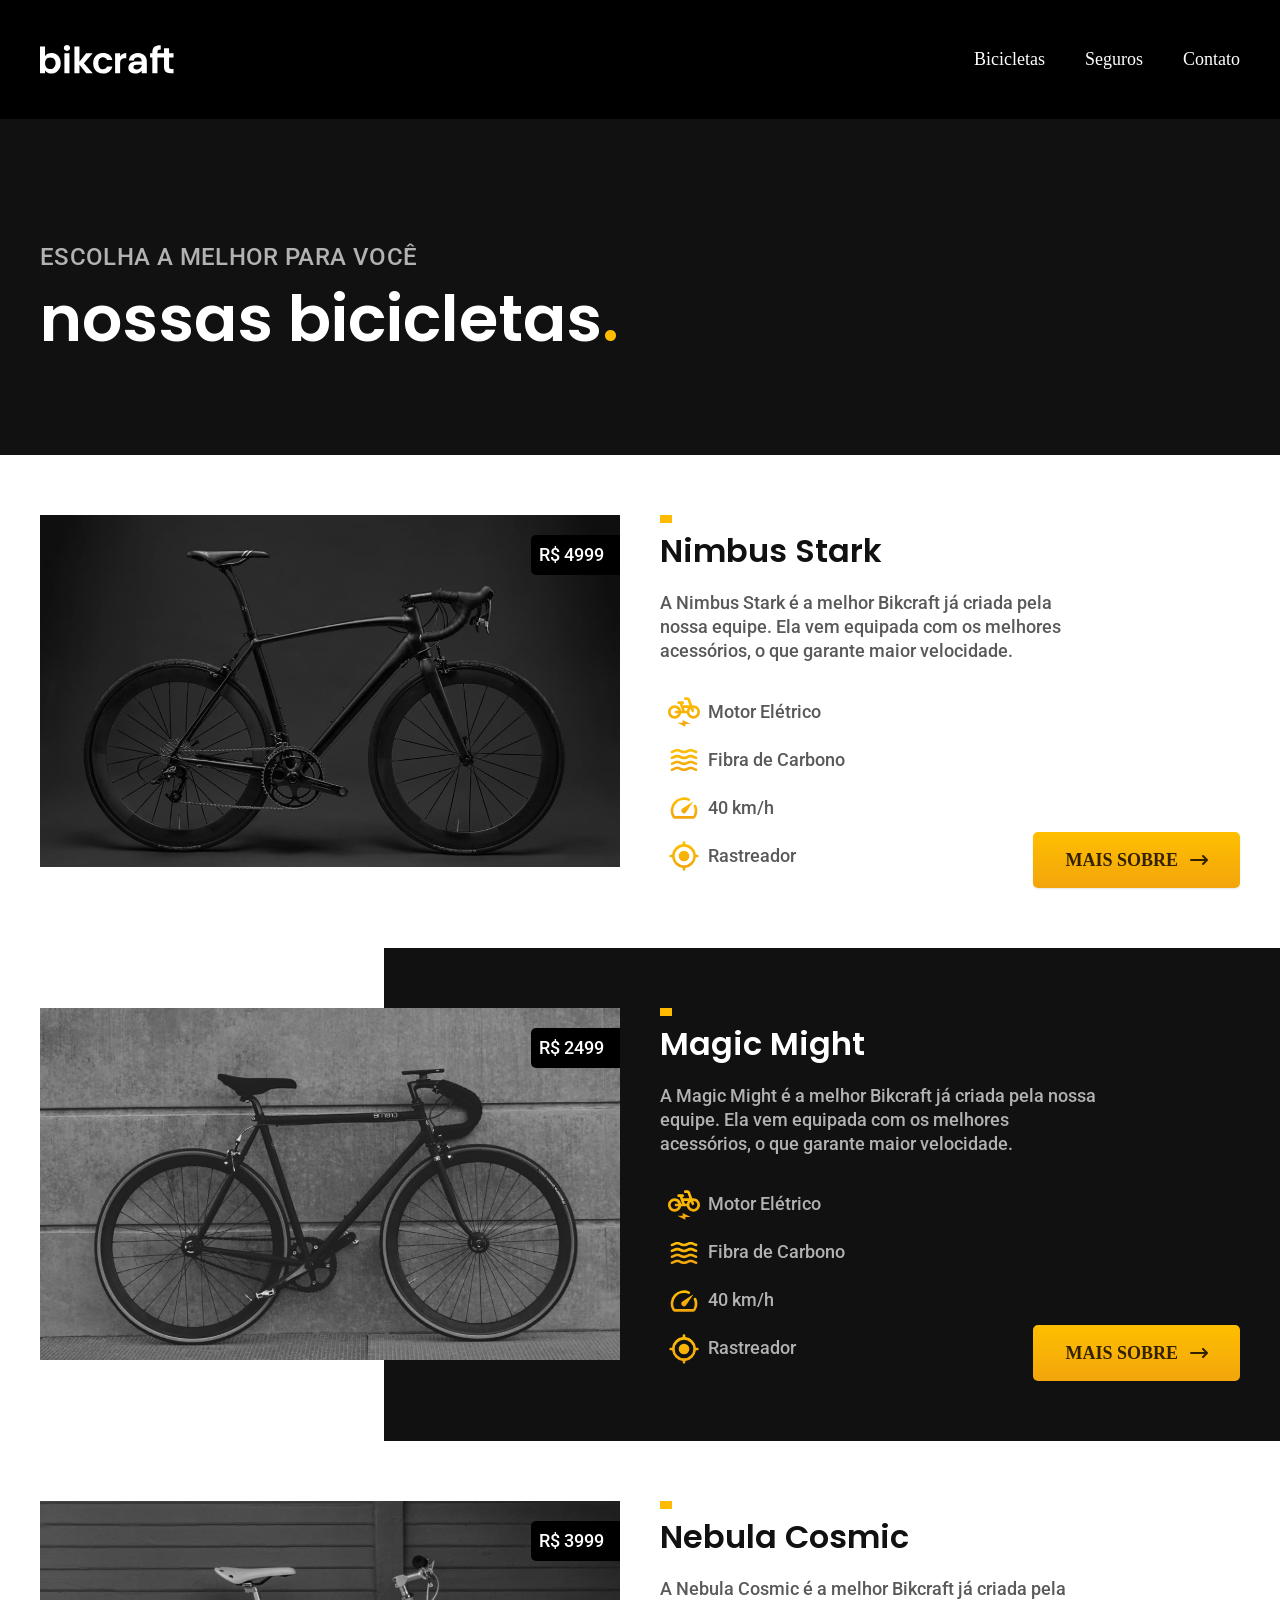
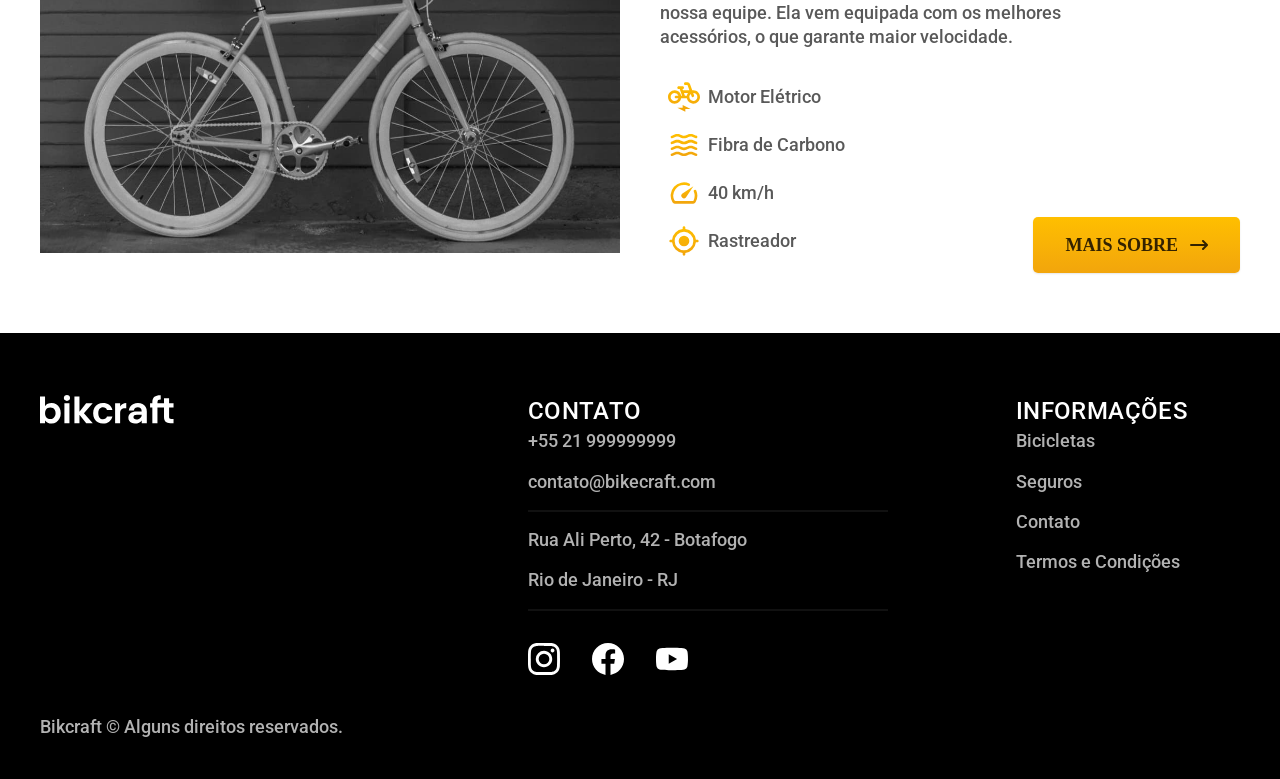
==== bicicletas.html @ 987d2e3b "Bicicletas-paginas" ====
<!DOCTYPE html>
<html lang="pt-br">
<head>
  <meta charset="UTF-8">
  <meta name="viewport" content="width=device-width, initial-scale=1.0">
<link rel="shortcut icon" href="img/favicon.svg" type="favicon/favicon-svg">
<link rel="stylesheet" href="CSS/style.css">
<link rel="preconnect" href="https://fonts.googleapis.com">
<link rel="preconnect" href="https://fonts.gstatic.com" crossorigin>
<link href="https://fonts.googleapis.com/css2?family=Poppins:ital,wght@0,100;0,200;0,300;0,400;0,500;0,600;0,700;0,800;0,900;1,100;1,200;1,300;1,400;1,500;1,600;1,700;1,800;1,900&family=Roboto:ital,wght@0,100..900;1,100..900&display=swap" rel="stylesheet">
  <title>Bicicletas | Bikecraft</title>
</head>
<body id="bicicletas">
  <header class="header-bg">
    <div class="header container">
      <a href="./"><img src="img/bikcraft.svg" alt="Bicicletas-eletricas-pretas"></a>
      <ul class="header-menu font-1-l">
        <li><a href="./bicicletas">Bicicletas</a></li>
        <li><a href="./seguros">Seguros</a></li>
        <li><a href="./contato">Contato</a></li>
      </ul>
    </div>
  </header>

<main>
  <div class="termo-bg">
    <div class="titulo container">
      <p class="font-2-l-b cor-5">Escolha a melhor para você</p>
      <h1 class="font-1-xxl cor-0">nossas bicicletas<span class="cor-p1">.</span></h1>
    </div>
  </div>
  <div class="bicicletas-bg">
    <div class="bicicletas-pg container">
      <div class="bicicletas-imagem">
        <img src="./img/bicicletas/nimbus.jpg" alt="bicicleta-nimbus-preto">
        <span class="font-2-m cor-0">R$ 4999</span>
      </div>

      <div class="bicicletas-conteudo">
        <h2 class="font-1-xl">Nimbus Stark</h2>
        <p class="font-2-m cor-8">A Nimbus Stark é a melhor Bikcraft já criada pela nossa equipe. Ela vem equipada com os melhores acessórios, o que garante maior velocidade. </p>
        <ul class=" bicicletas-vantagens font-2-m cor-8">
          <li><img src="img/icones/eletrica.svg" alt="">Motor Elétrico</li>
          <li><img src="img/icones/carbono.svg" alt="">Fibra de Carbono</li>
          <li><img src="img/icones/velocidade.svg" alt="">40 km/h</li>
          <li><img src="img/icones/rastreador.svg" alt="">Rastreador</li>
        </ul>
        <a class="botao seta" href="./bicicletas/nimbus.html">mais sobre</a>
      </div>

    </div>
  </div>
  <div class="bicicletas-bg">
    <div class="bicicletas-pg container">
      <div class="bicicletas-imagem">
        <img src="./img/bicicletas/magic.jpg" alt="bicicleta-nimbus-preto">
        <span class="font-2-m cor-0">R$ 2499</span>
      </div>

      <div class="bicicletas-conteudo">
        <h2 class="font-1-xl">Magic Might</h2>
        <p class="font-2-m cor-8">A Magic Might é a melhor Bikcraft já criada pela nossa equipe. Ela vem equipada com os melhores acessórios, o que garante maior velocidade. </p>
        <ul class=" bicicletas-vantagens font-2-m cor-8">
          <li><img src="img/icones/eletrica.svg" alt="">Motor Elétrico</li>
          <li><img src="img/icones/carbono.svg" alt="">Fibra de Carbono</li>
          <li><img src="img/icones/velocidade.svg" alt="">40 km/h</li>
          <li><img src="img/icones/rastreador.svg" alt="">Rastreador</li>
        </ul>
        <a class="botao seta" href="./bicicletas/magic-might.html">mais sobre</a>
      </div>

    </div>
  </div>
  <div class="bicicletas-bg">
    <div class="bicicletas-pg container">
      <div class="bicicletas-imagem">
        <img src="./img/bicicletas/nebula.jpg" alt="bicicleta-nimbus-preto">
        <span class="font-2-m cor-0">R$ 3999</span>
      </div>

      <div class="bicicletas-conteudo">
        <h2 class="font-1-xl">Nebula Cosmic</h2>
        <p class="font-2-m cor-8"> A Nebula Cosmic é a melhor Bikcraft já criada pela nossa equipe. Ela vem equipada com os melhores acessórios, o que garante maior velocidade. </p>
        <ul class=" bicicletas-vantagens font-2-m cor-8">
          <li><img src="img/icones/eletrica.svg" alt="">Motor Elétrico</li>
          <li><img src="img/icones/carbono.svg" alt="">Fibra de Carbono</li>
          <li><img src="img/icones/velocidade.svg" alt="">40 km/h</li>
          <li><img src="img/icones/rastreador.svg" alt="">Rastreador</li>
        </ul>
        <a class="botao seta" href="./bicicletas/nebula.html">mais sobre</a>
      </div>

    </div>
  </div>

</main>

  <footer class="footer-bg">
    <div class="footer-conteudo container">
      <div class="footer-img"> <a href="./"><img src="img/bikcraft.svg" alt="bikecraft"></a></div>
      <div class="footer-contato">
        <h3 class="font-2-l-b cor-0">Contato</h3>
        <ul class=" footer-contato font-2-m cor-5">
          <li><a href="tel:+5521999999999">+55 21 999999999</a></li>
          <li><a href="mailto:contato@bikecraft.com">contato@bikecraft.com</a></li>
          <li>Rua Ali Perto, 42 - Botafogo</li>
          <li>Rio de Janeiro - RJ</li>
        </ul>
        <div class="footer-redes">
          <a href="#"><img src="img/redes/instagram.svg" alt="instagram"></a>
          <a href="#"><img src="img/redes/facebook.svg" alt="facebook"></a>
          <a href="#"><img src="img/redes/youtube.svg" alt="youtube"></a>
        </div>
      </div>
      <div class="informacao">
        <h3 class="font-2-l-b cor-0">informações</h3>
        <nav>
          <ul class="font-2-m cor-5">
            <li><a href="./bicicletas.html">Bicicletas</a></li>
            <li><a href="./seguros.html">Seguros</a></li>
            <li><a href="./contato.html">Contato</a></li>
            <li><a href="./termos.html">Termos e Condições</a></li>
          </ul>
        </nav>
      </div>
      <p class=" font-2-m cor-5">Bikcraft © Alguns direitos reservados.</p>
    </div>
  </footer>
---- CSS/style.css ----
@import url("global/global.css");
@import url('./global/tipografia.css');
@import url('global/componentes.css');
@import url('global/cores.css');

@import url("global/header.css");
@import url('global/introducao.css');
@import url('./bicicletas.css');
@import url('./tecnologia.css');
@import url('parceiros.css');
@import url('depoimento.css');
@import url('seguros.css');
@import url('global/footer.css');
@import url('termos/termos.css');
@import url('Bicicletas/bicicletas.css');
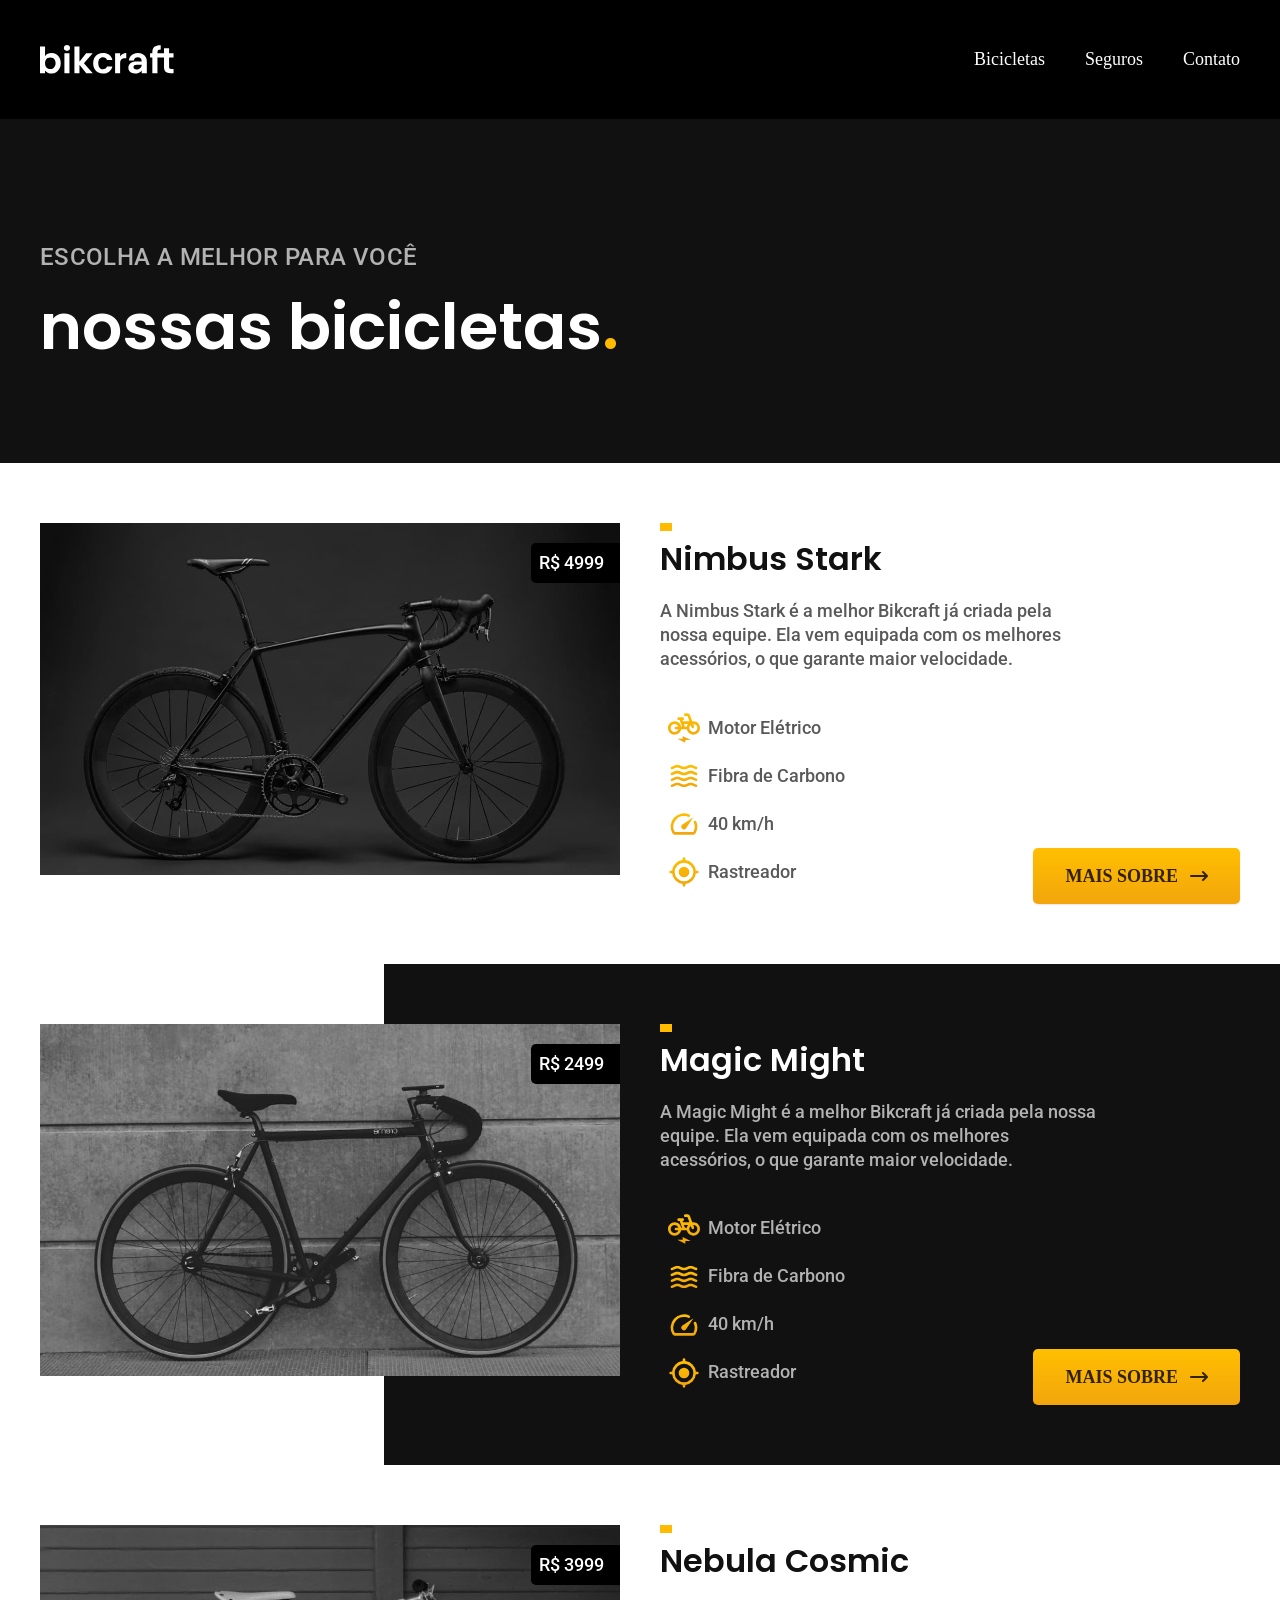
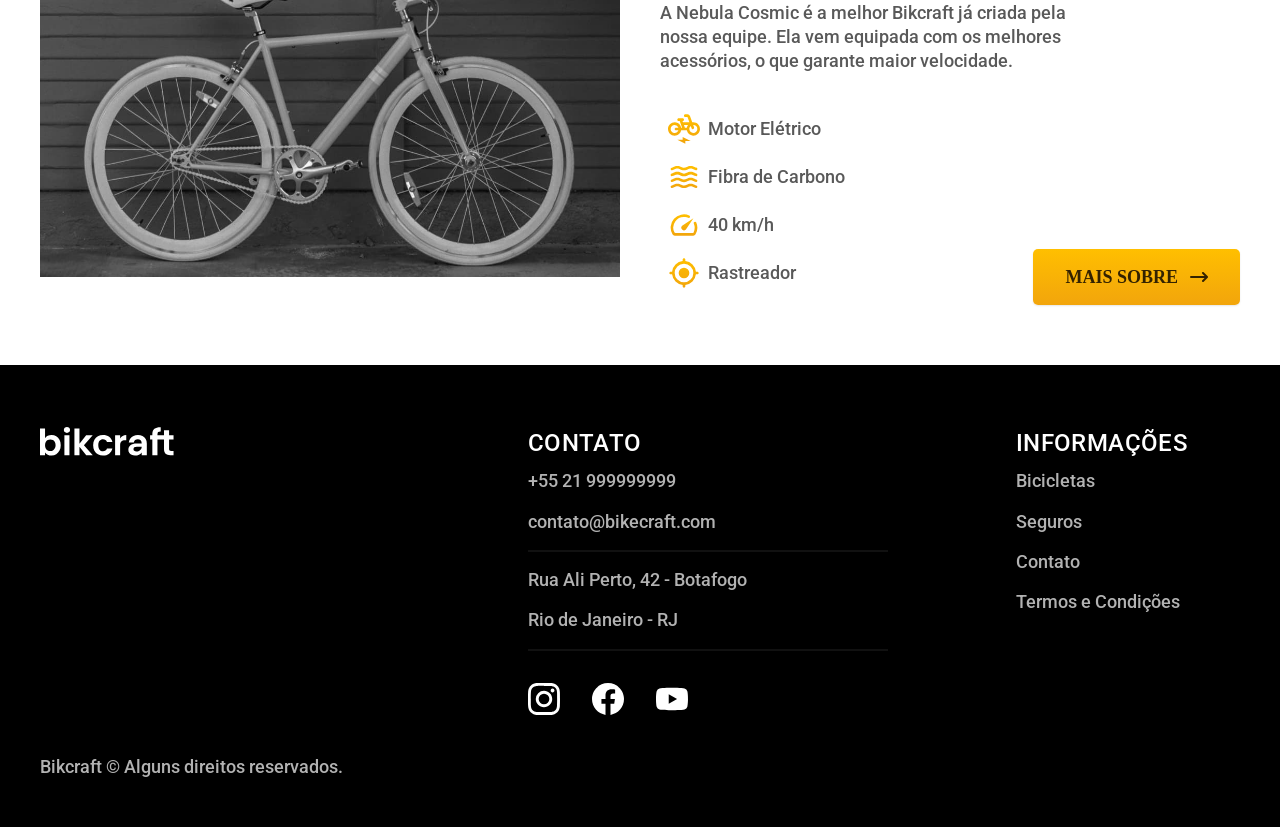
==== commit b3a1e43d: "Seguros-pg-final" ====
--- a/bicicletas.html
+++ b/bicicletas.html
@@ -15,9 +15,9 @@
     <div class="header container">
       <a href="./"><img src="img/bikcraft.svg" alt="Bicicletas-eletricas-pretas"></a>
       <ul class="header-menu font-1-l">
-        <li><a href="./bicicletas">Bicicletas</a></li>
-        <li><a href="./seguros">Seguros</a></li>
-        <li><a href="./contato">Contato</a></li>
+        <li><a href="./bicicletas.html">Bicicletas</a></li>
+        <li><a href="./seguros.html">Seguros</a></li>
+        <li><a href="./contato.html">Contato</a></li>
       </ul>
     </div>
   </header>
--- a/CSS/style.css
+++ b/CSS/style.css
@@ -12,4 +12,6 @@
 @import url('seguros.css');
 @import url('global/footer.css');
 @import url('termos/termos.css');
-@import url('Bicicletas/bicicletas.css');+@import url('Bicicletas/bicicletas.css');
+@import url('seguros/seguros-pg.css');
+@import url('seguros/perguntas.css');
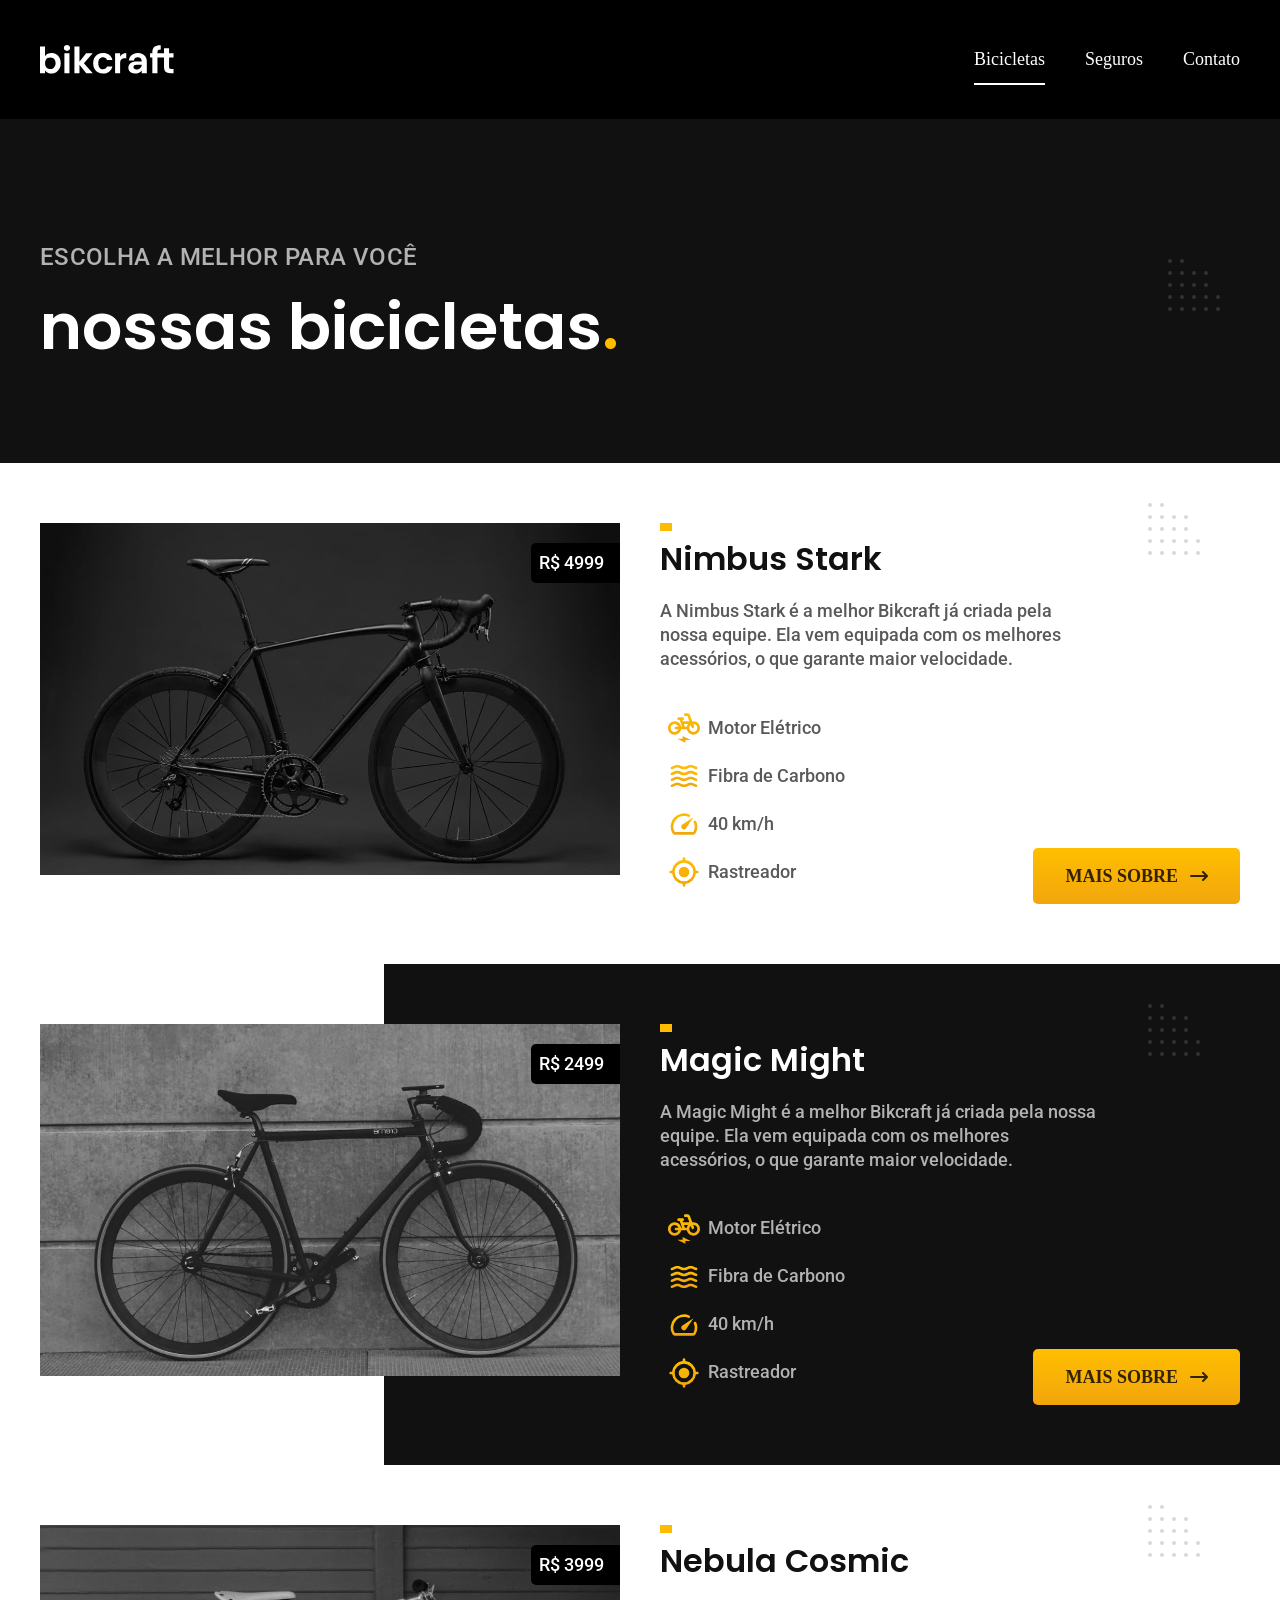
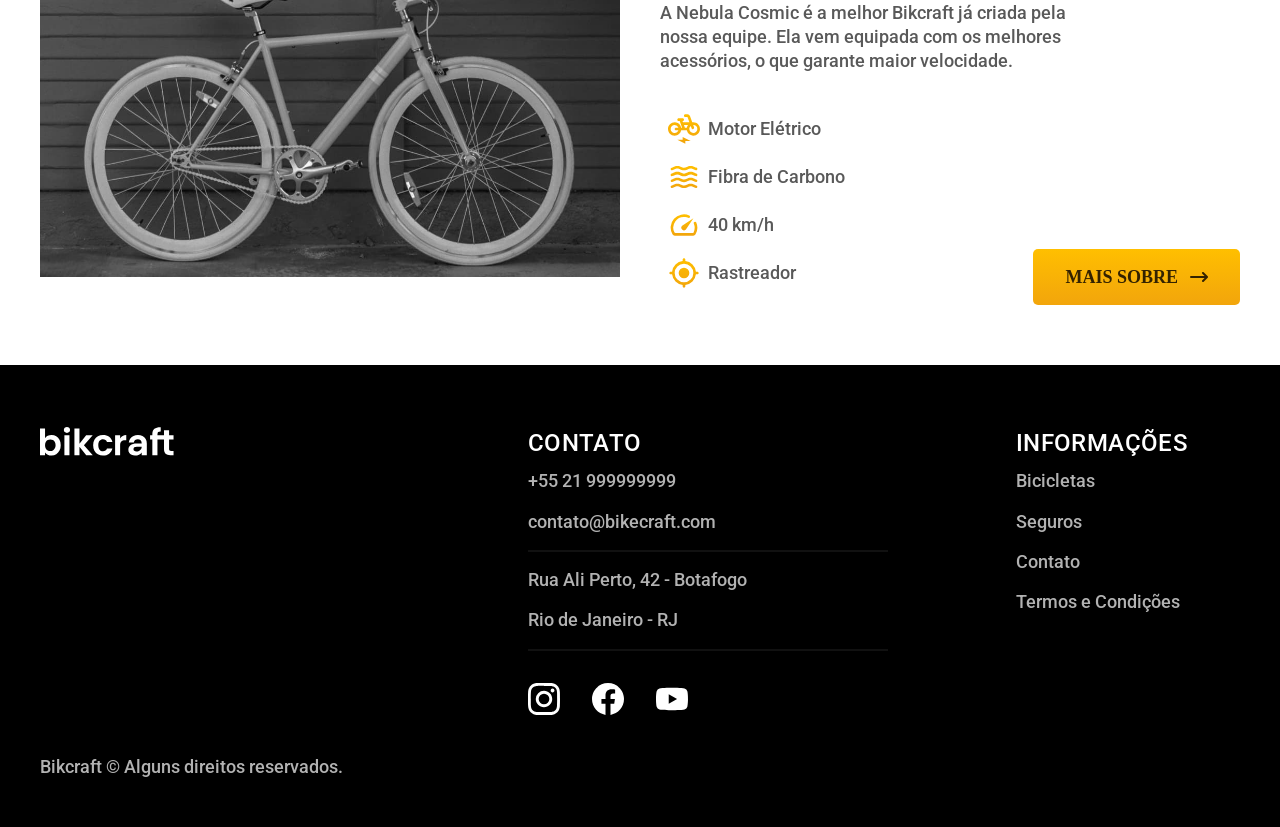
==== commit 9ab44619: "otimizado para producao" ====
--- a/bicicletas.html
+++ b/bicicletas.html
@@ -1,15 +1,19 @@
 <!DOCTYPE html>
 <html lang="pt-br">
+
 <head>
   <meta charset="UTF-8">
   <meta name="viewport" content="width=device-width, initial-scale=1.0">
-<link rel="shortcut icon" href="img/favicon.svg" type="favicon/favicon-svg">
-<link rel="stylesheet" href="CSS/style.css">
-<link rel="preconnect" href="https://fonts.googleapis.com">
-<link rel="preconnect" href="https://fonts.gstatic.com" crossorigin>
-<link href="https://fonts.googleapis.com/css2?family=Poppins:ital,wght@0,100;0,200;0,300;0,400;0,500;0,600;0,700;0,800;0,900;1,100;1,200;1,300;1,400;1,500;1,600;1,700;1,800;1,900&family=Roboto:ital,wght@0,100..900;1,100..900&display=swap" rel="stylesheet">
+
+  <link rel="icon" href="img/favicon.svg" type="image/svg+xml">
+  <link rel="stylesheet" href="CSS/style.min.css">
+  <link rel="preconnect" href="https://fonts.googleapis.com">
+  <link rel="preconnect" href="https://fonts.gstatic.com" crossorigin>
+  <link href="https://fonts.googleapis.com/css2?family=Poppins:ital,wght@0,100;0,200;0,300;0,400;0,500;0,600;0,700;0,800;0,900;1,100;1,200;1,300;1,400;1,500;1,600;1,700;1,800;1,900&family=Roboto:ital,wght@0,100..900;1,100..900&display=swap" rel="stylesheet">
   <title>Bicicletas | Bikecraft</title>
+  <script>document.documentElement.classList.add("js"); </script>
 </head>
+
 <body id="bicicletas">
   <header class="header-bg">
     <div class="header container">
@@ -22,78 +26,78 @@
     </div>
   </header>
 
-<main>
-  <div class="termo-bg">
-    <div class="titulo container">
-      <p class="font-2-l-b cor-5">Escolha a melhor para você</p>
-      <h1 class="font-1-xxl cor-0">nossas bicicletas<span class="cor-p1">.</span></h1>
+  <main>
+    <div class="termo-bg">
+      <div class="titulo container">
+        <p class="font-2-l-b cor-5">Escolha a melhor para você</p>
+        <h1 class="font-1-xxl cor-0">nossas bicicletas<span class="cor-p1">.</span></h1>
+      </div>
     </div>
-  </div>
-  <div class="bicicletas-bg">
-    <div class="bicicletas-pg container">
-      <div class="bicicletas-imagem">
-        <img src="./img/bicicletas/nimbus.jpg" alt="bicicleta-nimbus-preto">
-        <span class="font-2-m cor-0">R$ 4999</span>
+    <div class="bicicletas-bg">
+      <div class="bicicletas-pg container">
+        <div class="bicicletas-imagem">
+          <img src="./img/bicicletas/nimbus.jpg" alt="bicicleta-nimbus-preto">
+          <span class="font-2-m cor-0">R$ 4999</span>
+        </div>
+
+        <div class="bicicletas-conteudo">
+          <h2 class="font-1-xl">Nimbus Stark</h2>
+          <p class="font-2-m cor-8">A Nimbus Stark é a melhor Bikcraft já criada pela nossa equipe. Ela vem equipada com os melhores acessórios, o que garante maior velocidade. </p>
+          <ul class=" bicicletas-vantagens font-2-m cor-8">
+            <li><img src="img/icones/eletrica.svg" alt="">Motor Elétrico</li>
+            <li><img src="img/icones/carbono.svg" alt="">Fibra de Carbono</li>
+            <li><img src="img/icones/velocidade.svg" alt="">40 km/h</li>
+            <li><img src="img/icones/rastreador.svg" alt="">Rastreador</li>
+          </ul>
+          <a class="botao seta" href="./bicicletas/nimbus.html">mais sobre</a>
+        </div>
+
       </div>
+    </div>
+    <div class="bicicletas-bg">
+      <div class="bicicletas-pg container">
+        <div class="bicicletas-imagem">
+          <img src="./img/bicicletas/magic.jpg" alt="bicicleta-nimbus-preto">
+          <span class="font-2-m cor-0">R$ 2499</span>
+        </div>
 
-      <div class="bicicletas-conteudo">
-        <h2 class="font-1-xl">Nimbus Stark</h2>
-        <p class="font-2-m cor-8">A Nimbus Stark é a melhor Bikcraft já criada pela nossa equipe. Ela vem equipada com os melhores acessórios, o que garante maior velocidade. </p>
-        <ul class=" bicicletas-vantagens font-2-m cor-8">
-          <li><img src="img/icones/eletrica.svg" alt="">Motor Elétrico</li>
-          <li><img src="img/icones/carbono.svg" alt="">Fibra de Carbono</li>
-          <li><img src="img/icones/velocidade.svg" alt="">40 km/h</li>
-          <li><img src="img/icones/rastreador.svg" alt="">Rastreador</li>
-        </ul>
-        <a class="botao seta" href="./bicicletas/nimbus.html">mais sobre</a>
+        <div class="bicicletas-conteudo">
+          <h2 class="font-1-xl">Magic Might</h2>
+          <p class="font-2-m cor-8">A Magic Might é a melhor Bikcraft já criada pela nossa equipe. Ela vem equipada com os melhores acessórios, o que garante maior velocidade. </p>
+          <ul class=" bicicletas-vantagens font-2-m cor-8">
+            <li><img src="img/icones/eletrica.svg" alt="">Motor Elétrico</li>
+            <li><img src="img/icones/carbono.svg" alt="">Fibra de Carbono</li>
+            <li><img src="img/icones/velocidade.svg" alt="">40 km/h</li>
+            <li><img src="img/icones/rastreador.svg" alt="">Rastreador</li>
+          </ul>
+          <a class="botao seta" href="./bicicletas/magic.html">mais sobre</a>
+        </div>
+
       </div>
+    </div>
+    <div class="bicicletas-bg">
+      <div class="bicicletas-pg container">
+        <div class="bicicletas-imagem">
+          <img src="./img/bicicletas/nebula.jpg" alt="bicicleta-nimbus-preto">
+          <span class="font-2-m cor-0">R$ 3999</span>
+        </div>
 
+        <div class="bicicletas-conteudo">
+          <h2 class="font-1-xl">Nebula Cosmic</h2>
+          <p class="font-2-m cor-8"> A Nebula Cosmic é a melhor Bikcraft já criada pela nossa equipe. Ela vem equipada com os melhores acessórios, o que garante maior velocidade. </p>
+          <ul class=" bicicletas-vantagens font-2-m cor-8">
+            <li><img src="img/icones/eletrica.svg" alt="">Motor Elétrico</li>
+            <li><img src="img/icones/carbono.svg" alt="">Fibra de Carbono</li>
+            <li><img src="img/icones/velocidade.svg" alt="">40 km/h</li>
+            <li><img src="img/icones/rastreador.svg" alt="">Rastreador</li>
+          </ul>
+          <a class="botao seta" href="./bicicletas/nebula.html">mais sobre</a>
+        </div>
+
+      </div>
     </div>
-  </div>
-  <div class="bicicletas-bg">
-    <div class="bicicletas-pg container">
-      <div class="bicicletas-imagem">
-        <img src="./img/bicicletas/magic.jpg" alt="bicicleta-nimbus-preto">
-        <span class="font-2-m cor-0">R$ 2499</span>
-      </div>
 
-      <div class="bicicletas-conteudo">
-        <h2 class="font-1-xl">Magic Might</h2>
-        <p class="font-2-m cor-8">A Magic Might é a melhor Bikcraft já criada pela nossa equipe. Ela vem equipada com os melhores acessórios, o que garante maior velocidade. </p>
-        <ul class=" bicicletas-vantagens font-2-m cor-8">
-          <li><img src="img/icones/eletrica.svg" alt="">Motor Elétrico</li>
-          <li><img src="img/icones/carbono.svg" alt="">Fibra de Carbono</li>
-          <li><img src="img/icones/velocidade.svg" alt="">40 km/h</li>
-          <li><img src="img/icones/rastreador.svg" alt="">Rastreador</li>
-        </ul>
-        <a class="botao seta" href="./bicicletas/magic-might.html">mais sobre</a>
-      </div>
-
-    </div>
-  </div>
-  <div class="bicicletas-bg">
-    <div class="bicicletas-pg container">
-      <div class="bicicletas-imagem">
-        <img src="./img/bicicletas/nebula.jpg" alt="bicicleta-nimbus-preto">
-        <span class="font-2-m cor-0">R$ 3999</span>
-      </div>
-
-      <div class="bicicletas-conteudo">
-        <h2 class="font-1-xl">Nebula Cosmic</h2>
-        <p class="font-2-m cor-8"> A Nebula Cosmic é a melhor Bikcraft já criada pela nossa equipe. Ela vem equipada com os melhores acessórios, o que garante maior velocidade. </p>
-        <ul class=" bicicletas-vantagens font-2-m cor-8">
-          <li><img src="img/icones/eletrica.svg" alt="">Motor Elétrico</li>
-          <li><img src="img/icones/carbono.svg" alt="">Fibra de Carbono</li>
-          <li><img src="img/icones/velocidade.svg" alt="">40 km/h</li>
-          <li><img src="img/icones/rastreador.svg" alt="">Rastreador</li>
-        </ul>
-        <a class="botao seta" href="./bicicletas/nebula.html">mais sobre</a>
-      </div>
-
-    </div>
-  </div>
-
-</main>
+  </main>
 
   <footer class="footer-bg">
     <div class="footer-conteudo container">
@@ -107,9 +111,9 @@
           <li>Rio de Janeiro - RJ</li>
         </ul>
         <div class="footer-redes">
-          <a href="#"><img src="img/redes/instagram.svg" alt="instagram"></a>
-          <a href="#"><img src="img/redes/facebook.svg" alt="facebook"></a>
-          <a href="#"><img src="img/redes/youtube.svg" alt="youtube"></a>
+          <a class="insta" href="https://www.instagram.com/_hozin/" target="_blank"><img src="img/redes/instagram.svg" alt="instagram"></a>
+          <a class="face" href="https://www.facebook.com/profile.php?id=100072229151881" target="_blank"><img src="img/redes/facebook.svg" alt="facebook"></a>
+          <a class="you" href="https://www.youtube.com/" target="_blank"><img src="img/redes/youtube.svg" alt="youtube"></a>
         </div>
       </div>
       <div class="informacao">
@@ -125,4 +129,8 @@
       </div>
       <p class=" font-2-m cor-5">Bikcraft © Alguns direitos reservados.</p>
     </div>
-  </footer>+  </footer>
+  <script src="./Js/script.js"></script>
+</body>
+
+</html>
--- a/CSS/style.min.css
+++ b/CSS/style.min.css
@@ -0,0 +1 @@
+body{color:#111;font-family:Arial,Helvetica,sans-serif;margin:0}a,blockquote,dd,h1,h2,h3,h4,li,p{margin:0;padding:0}a{text-decoration:none;color:inherit}ul{margin:0;padding:0;list-style:none}img{display:block;max-width:100%}img[src$=".jpg "]{border-radius:5px}.font-1-xs{font:500 0.75rem/1.35 Poppins,sans-serif}.font-2-xs{font:400 0.875rem/1.43 Roboto,sans-serif}.font-1-s{font:500 1rem/1.5 Poppins,sans-serif}.font-2-s{font:400 1rem/1.5 Roboto,sans-serif}.font-1-m,.font-1-m-b{font:500 1.125rem/1.35 Poppins,sans-serif}.font-1-m-b{font-weight:600}.font-2-m{font:500 1.125rem/1.35 Roboto,sans-serif}.font-1-l{font:500 1.5rem/1.5 Poppins,sans-serif}.font-2-l,.font-2-l-b{font:400 1.5rem/1.5 Roboto,sans-serif}.font-2-l-b{font-weight:500;letter-spacing:.015em;text-transform:uppercase}.font-1-xl{font:600 2rem/1.25 Poppins,sans-serif}.font-2-xl{font:500 2rem/1.25 Roboto,sans-serif}.font-1-xxl{font:600 4rem/1.125 Poppins,sans-serif}@media (max-width:1200px){.font-1-xxl{font-size:3rem}.font-2-l{font-size:1.125rem}.font-2-l-b{font-size:1.125rem}}@media (max-width:800px){.font-1-xxl{font-size:2rem}.font-1-xl,.font-2-xl{font-size:1.5rem}}.container{max-width:1200px;margin:0 auto;gap:40px;padding-top:60px;padding-bottom:40px;margin-left:auto;margin-right:auto;box-sizing:border-box}@media (max-width:800px){.container{margin-right:20px;margin-left:20px}}.botao{text-transform:uppercase;display:inline-block;font-family:popins;font-weight:600;font-size:18px;line-height:24px;color:#320;background:linear-gradient(#ffbf00,#f2a50c);padding:16px 32px;border-radius:5px;box-shadow:0 1px 2px rgba(0,0,0,.1);max-width:max-content}.botao:hover{background:linear-gradient(#ffb60d,#e59317)}.botao.secundario{background:var(--cor-10);color:var(--cor-2)}.botao.secundario:hover{background:var(--cor-9)}@media (max-width:600px){.botao{padding:12px 16px;font-size:16px}}.link{display:inline-block;color:var(--cor-p1);font:500 1.5rem/1.5 Poppins,sans-serif;text-transform:uppercase}.link::after{content:'';display:block;width:100%;height:4px;background-color:currentColor}.link:hover{color:var(--cor-0)}.botao.seta{display:flex;align-items:center}.botao.seta::after{content:'';display:inline-block;width:18px;height:10px;margin-left:12px;background:url('../img/icones/seta.svg');transition:transform .2seg}.botao.seta:hover::after{transform:translateX(4px)}.titulo{background:url('../img/dec/top-right.svg') no-repeat top 80px right 20px}.termo-bg{background-color:var(--cor-11);padding-bottom:60px;padding-top:60px}.titulo p{margin-bottom:8px}@media (max-width:800px){.termo-bg{padding-bottom:40px;padding-top:40px}.titulo p{font-size:1rem;text-transform:lowercase;font-weight:400}}:root{--cor-0:#ffffff;--cor-1:#f7f7f7;--cor-2:#ededed;--cor-3:#dedede;--cor-4:#cccccc;--cor-5:#b2b2b2;--cor-6:#9c9c9c;--cor-7:#717171;--cor-8:#595959;--cor-9:#404040;--cor-10:#2e2e2e;--cor-11:#111111;--cor-12:#000000;--cor-p1:#ffbb00;--cor-p2:#e4a30b;--cor-p3:#a66f00;--cor-p4:#664400;--cor-p5:#332200}.cor-0{color:var(--cor-0)}.cor-1{color:var(--cor-1)}.cor-2{color:var(--cor-2)}.cor-3{color:var(--cor-3)}.cor-4{color:var(--cor-4)}.cor-5{color:var(--cor-5)}.cor-6{color:var(--cor-6)}.cor-7{color:var(--cor-7)}.cor-8{color:var(--cor-8)}.cor-9{color:var(--cor-9)}.cor-10{color:var(--cor-9)}.cor-11{color:var(--cor-11)}.cor-12{background-color:var(--cor-12)}.cor-p1{color:var(--cor-p1)}.cor-p2{color:var(--cor-p2)}.cor-p3{color:var(--cor-p3)}.cor-p4{color:var(--cor-p4)}.cor-p5{color:var(--cor-p5)}.header-bg{background-color:#000;color:#fff}.header{align-items:center;align-content:center;display:flex;justify-content:space-between;flex-wrap:wrap;padding-bottom:20px;padding-top:20px}.header-menu{display:flex;flex-wrap:wrap;gap:40px}.header-menu a:after{content:'';display:block;width:0;height:2px;background:var(--cor-0);transition:.3s;position:absolute}.header-menu a.ativo::after,.header-menu a:hover::after{width:100%;transition:width .3s}.header-menu a{font-family:popins;font-weight:400;font-size:1.125rem;line-height:2.6;padding:16px 0;color:var(--cor-0);display:inline-block;position:relative}@media (max-width:800px){.header-menu{gap:20px}.header-menu a::after{display:none}.header-menu a{background-color:var(--cor-11);padding:0 16px;border-radius:5px}}@media (max-width:550px){.header{flex-direction:column;gap:10px}.header-menu{gap:15px}}.introducao-bg{background:var(--cor-12) url('../img/dec/bottom-left.svg') no-repeat bottom 160px left 20px;color:var(--cor-0);box-shadow:inset 0 -120px var(--cor-0)}.introducao{display:grid;grid-template-columns:1fr 1fr}.introducao-conteudo{align-self:flex-end;padding-bottom:200px}.introducao-img{margin-bottom:120px}.introducao img{object-fit:cover;height:100%;border-radius:5px}.introducao-conteudo h1{margin-bottom:32px}.introducao-conteudo h1 span{font-family:popins;color:var(--cor-p1)}.introducao-conteudo p{margin-bottom:20px;max-width:40ch;color:var(--cor-5)}@media (max-width:1200px){.introducao h1{font-size:48px;line-height:54px}.introducao p{font-size:18px}}@media (max-width:700px){.introducao-bg{background-color:var(--cor-11);padding-top:40px;box-shadow:inset 0 -60px var(--cor-0)}.introducao{grid-template-columns:1fr;gap:32px}.introducao-conteudo{padding-bottom:0}.introducao h1{font-size:32px;line-height:40px;margin-bottom:16px}.introducao img{height:300px;width:100%}}.bicicleta-txt span{color:var(--cor-p1)}.bicicletas-lista{display:flex;gap:40px;padding:0 20px 20px 20px;max-width:1400px;margin-left:auto;margin-right:auto;overflow-x:auto}#bicicletas .bicicletas-lista{padding:0 0 20px 0}#bicicletas .bicicletas h2{margin-bottom:40px}.bicicletas-lista li{min-width:280px}.bicicletas img{margin-bottom:16px}.bicletas-lista a{display:block}.bicicletas-lista h3{margin-bottom:8px;display:flex;align-items:center}.bicicletas-lista h3::before{content:'';display:inline-block;background-color:var(--cor-p1);height:8px;width:12px;margin-right:8px;transition:width .3s}.bicicletas-lista li{transition:transform .3s ease-in-out}.bicicletas-lista li:hover{transform:scale(1.05)}.bicicletas-lista a:hover h3::before{width:24px;scale:transition (1.5)}.bicicletas-lista li span{padding-left:20px}@media (max-width:800px){.bicicletas-lista{padding-bottom:60px}.bicicletas-lista ul{gap:20px}}.tec-bg{background-color:var(--cor-11);box-shadow:inset 0 150px var(--cor-0),inset 0 -150px var(--cor-0)}.tecnologia-container{display:grid;grid-template-columns:1fr 1fr;gap:40px}.tecnologia>span{margin-bottom:20px;display:block}.tecnologia h2{margin-bottom:32px}.tecnologia>p{margin-bottom:20px}.tecnologia a{margin-bottom:80px;display:inline-block}.tecnologia{padding-top:160px;padding-bottom:160px}.img-bike img{width:100%;height:100%;object-fit:cover;object-position:left}.tecnologia-elements{display:flex;gap:40px}.tecnologia-elements h3{margin-bottom:8px;width:max-content}.tecnologia-elements img{width:24px;margin-bottom:8px}@media (max-width:800px){.tec-bg{box-shadow:initial}.tecnologia-container{grid-template-columns:1fr}.tecnologia{padding-top:60px;padding-bottom:60px}.img-bike img{display:none}.tecnologia a{margin-bottom:60px}}@media (max-width:600px){.tecnologia-elements{flex-direction:column}}.parceiros{padding-top:60px;padding-bottom:120px}.parceiros h2{margin-bottom:60px}.parceiros ul{padding:0 20px;max-width:1400px;margin:0 auto;display:grid;grid-template-columns:repeat(4,1fr)}.parceiros li{display:flex;padding:32px;border-left:2px solid var(--cor-2)}.parceiros img{margin:auto}.parceiros li:first-child,.parceiros li:nth-child(5){border-left:none}.parceiros li:nth-child(n+5){border-top:2px solid var(--cor-2)}@media (max-width:800px){.parceiros{margin-bottom:60px}.parceiros h2{margin-bottom:20px}.parceiros ul{grid-template-columns:repeat(2,1fr)}.parceiros li:nth-child(n+3){border-top:2px solid var(--cor-2)}.parceiros li:nth-child(odd){border-left:none}.parceiros li{padding:20px}}.depoimento{background-color:var(--cor-p1);display:grid;grid-template-columns:1fr 1fr;overflow:hidden}.depoimento-img img{border-radius:none;height:100%;width:100%;object-fit:cover}.depoimento-conteudo{padding:40px 40px 80px 80px;align-self:end;background:url('../img/dec/bottom-right-p.svg') no-repeat bottom 40px right 40px}.depoimento-conteudo p{max-width:32ch;font-family:Merryweather;font-style:italic;font-weight:900;margin-bottom:32px;position:relative}.depoimento p::after,.depoimento p::before{font-size:5rem;color:var(--cor-p2);position:absolute}.depoimento p::before{content:'“';left:-50px;top:-20px}.depoimento p::after{content:' ”'}@media (min-width:1200px){.depoimento img{max-height:520px}}@media (max-width:800px){.depoimento-img img{max-height:200px}.depoimento{grid-template-columns:1fr;text-align:center}.depoimento-conteudo{padding:40px 20px;align-content:center}}.seguros-bg{background-color:var(--cor-11)}.seguros{padding-top:60px;padding-bottom:60px;display:grid;grid-template-columns:1fr 1fr;gap:40px;align-items:center}#seguros .seguros{padding-top:0}.seguros-item{background-color:var(--cor-12);padding:32px 32px 32px 60px;display:grid;grid-template-columns:1fr auto;border-radius:5px}.seguros-item span{grid-column:2;display:block;text-align:right}.seguros-item ul{grid-column:1/-1;margin-bottom:32px}.seguros-item li{display:flex;align-items:center;position:relative}.seguros-item li+li{margin-top:20px}.seguros-item li::before{content:'';display:inline-block;width:13px;height:9px;background-image:url('../img/icones/lista.svg');position:absolute;left:-21px}.seguros-item a{grid-column:1/-1}.seguros-item a{transition:transform .2s ease-in-out}.seguros-item a:hover{transform:scale(1.125)}@media (max-width:800px){.seguros{grid-template-columns:1fr}}.footer-bg{background-color:var(--cor-12)}.footer-conteudo{display:grid;grid-template-columns:2fr 2fr 1fr;gap:40px}.footer-conteudo ul{margin-bottom:32px}.footer-conteudo li{margin-bottom:16px}.footer-contato li:nth-child(2n)::after{content:'';display:block;max-width:360px;height:2px;background:var(--cor-11);margin-top:16px}.footer-redes{display:flex;gap:32px}.footer-conteudo a:hover{color:var(--cor-p1)}@media (max-width:800px){.footer-conteudo img{display:none}.footer-conteudo{grid-template-columns:1fr 1fr}}@media (max-width:600px){.footer-conteudo{grid-template-columns:1fr}.footer-conteudo P{margin-top:0}}.insta:hover{content:url('../img/redes/instagram-p.svg')}.face:hover{content:url('../img/redes/facebook-p.svg')}.you:hover{content:url('../img/redes/youtube-p.svg')}.termos{padding-top:80px;padding-bottom:80px}.termos p{margin-bottom:24px;max-width:75ch}.termos h2{font-weight:600;margin-bottom:20px}.termos p+h2{margin-top:40px}.bicicletas-bg:nth-child(odd){background:linear-gradient(to right,var(--cor-0) 30%,var(--cor-11) 0)}.bicicletas-bg:nth-child(odd) h2{color:var(--cor-0)}.bicicletas-bg:nth-child(odd) p{color:var(--cor-5)}.bicicletas-bg:nth-child(odd) ul{color:var(--cor-5)}.bicicletas-pg{display:grid;grid-template-columns:1fr 1fr;gap:40px;padding-top:60px;padding-bottom:60px;background:url('../img/dec/top-right.svg') no-repeat top 40px right 40px}.bicicletas-imagem{display:grid}.bicicletas-imagem img{grid-area:1/1}.bicicletas-imagem span{border-radius:5px 0 0 5px;background-color:var(--cor-12);padding:8px 16px 8px 8px;display:inline-block;grid-area:1/1;place-self:start end;margin-top:20px}.bicicletas-conteudo{display:grid;grid-template-columns:1fr auto;align-content:start}.bicicletas-conteudo h2{margin-bottom:20px;grid-column:1/-1}.bicicletas-conteudo h2::before{content:'';display:block;width:12px;height:8px;background-color:var(--cor-p1);margin-bottom:8px}.bicicletas-conteudo p{grid-column:1/-1;max-width:44ch;margin-bottom:32px}.bicicletas-vantagens li{display:flex;align-items:center;margin-bottom:16px}.bicicletas-vantagens img{margin:0 8px;border-radius:5px}.bicicletas-conteudo a{place-self:end}@media (max-width:800px){.bicicletas-bg:nth-child(odd){background:var(--cor-11)}.bicicletas-pg{grid-template-columns:1fr;gap:20px;padding-top:40px;padding-bottom:40px}}@media (max-width:600px){.bicicletas-conteudo{grid-template-columns:1fr}.bicicletas-pg a{place-self:start}.bicicletas-pg ul{display:grid;grid-template-columns:1fr 1fr;font-size:1rem}}.vantagens-bg{background-color:var(--cor-12)}.vantagens-bg h2{margin-bottom:80px}.vantagens-list{display:grid;grid-template-columns:repeat(auto-fit,minmax(280px,max-content));gap:40px 80px;padding-bottom:120px}.vantagens-list img,h3,p{padding-bottom:8px}.perguntas{padding-top:120px;padding-bottom:120px}.perguntas h2{margin-bottom:60px}.perguntas dl>div{padding:20px;border-radius:5px}.perguntas dl>div:nth-child(odd){background-color:var(--cor-1)}.perguntas button{display:grid;grid-template-columns:auto 1fr auto;align-items:center;gap:8px;cursor:pointer;border:none;background:0 0;width:100%;text-align:start}.perguntas button::before{content:'';display:inline-block;width:12px;height:8px;background-color:var(--cor-p1);transition:width .3s}.perguntas button:hover::before{width:24px;scale:transition (1.5)}.perguntas button::after{content:'';display:inline-block;width:12px;height:6px;background:url("../img/icones/seta-abrir.svg");transition:.3s}.perguntas button:hover::after,.perguntas button[aria-expanded=true]::after{transform:rotate(180deg)}.js .perguntas dd{display:none}.js .perguntas dd.ativa{display:block}.perguntas dd{padding-left:20px;padding-top:16px;max-width:80ch}@media (max-width:800px){.perguntas{padding-top:60px;padding-bottom:60px}.perguntas h2{margin-bottom:40px}}.nimbus-bg{background-color:var(--cor-11)}#bicicletas .titulo p{text-transform:uppercase}.bike-conteudo{display:grid;grid-template-columns:1fr 1fr;align-items:start;gap:40px;padding-top:60px;padding-bottom:60px}.bike-galeria{display:flex;flex-wrap:wrap;gap:20px}.bike-galeria img{flex:1;min-width:200px}.bike-galeria img:first-child{min-width:100%}.bike-txt p{margin-bottom:32px}.bike-compra{display:grid;grid-template-columns:max-content auto;align-items:center;justify-items:start;gap:8px 12px;margin-bottom:40px}.bike-compra a{grid-row:span 2}.bike-compra span{align-items:center;background-color:var(--cor-12);border-radius:5px;display:flex;gap:8px;padding:4px 8px}.bike-conteudo h2{text-transform:uppercase;letter-spacing:.015em;margin-bottom:12px}.bike-ficha,.bike-info{padding:32px;background-color:var(--cor-12);border-radius:5px}.bike-info{margin-bottom:40px;display:grid;grid-template-columns:1fr 1fr;gap:32px}.bike-info img{width:24px;margin-bottom:8px}.bike-info h3{margin-bottom:8px}.bike-ficha li{padding:4px 0;display:flex;justify-content:space-between;border-bottom:1px solid var(--cor-11)}.bike-ficha li:last-child{border-bottom:none}.bike-ficha span{color:var(--cor-6)}@media (max-width:800px){.bike-conteudo{grid-template-columns:1fr;padding-top:40px;padding-bottom:40px}.bike-galeria{grid-row:2}}@media (max-width:400px){.bike-info{grid-template-columns:1fr}.bike-compra{grid-template-columns:1fr}}.seguro-bg{background-color:var(--cor-11);box-shadow:inset 0 120px var(--cor-0),inset 0 -120px var(--cor-12)}.seguro{display:grid;grid-template-columns:1fr 1fr;gap:40px}.seguro img{width:100%;height:100%;object-fit:cover}.seguro-conteudo{padding-top:180px;padding-bottom:180px}.seguro h2{margin-bottom:32px}.seguro p{margin-bottom:20px}@media (max-width:800px){.seguro-bg{box-shadow:inset 0 -10px var(--cor-12)}.seguro{grid-template-columns:1fr}.seguro-conteudo{grid-row:1;padding-top:80px;padding-bottom:0}}#contato{background:linear-gradient(var(--cor-11) 820px,var(--cor-1) 0)}.contato{gap:0;display:grid;grid-template-columns:5fr 7fr}.contato-dados,.contato-formulario{padding:60px;box-shadow:0 1px 2px rgba(0,0,0,.1)}.contato-dados{background:var(--cor-12) url('../img/dec/bottom-left.svg') no-repeat bottom 20px right 20px;border-radius:5px 0 0 5px}.contato-formulario{background:var(--cor-0) url('../img/dec/bottom-right.svg') no-repeat bottom 20px right 20px;border-radius:0 5px 5px 0}.contato-endereco{margin-bottom:32px;padding-left:28px;background:url('../img/icones/local.svg') no-repeat 0 2px}.contato h2{margin-bottom:60px}.contato-endereco a{margin-bottom:8px}.contato-meios a:hover{color:var(--cor-0)}.contato-meios a{display:block;max-width:max-content;margin-bottom:8px;padding-left:28px}.contato-meios a:first-child{background:url("../img/icones/email.svg") no-repeat 0 2px}.contato-meios a:nth-child(2){margin-bottom:32px}.contato-meios a:nth-child(3){background:url("../img/icones/telefone.svg") no-repeat 0 2px;margin-bottom:60px}.contato-redes{display:flex;gap:32px;padding-left:28px}.contato-redes a:first-child:hover{content:url('../img/redes/instagram.svg')}.contato-redes a:nth-child(2):hover{content:url('../img/redes/facebook.svg')}.contato-redes a:nth-child(3):hover{content:url('../img/redes/youtube.svg')}@media (max-width:800px){#contato{background:linear-gradient(var(--cor-11) 700px,var(--cor-1) 0)}.contato{grid-template-columns:1fr}.contato-dados,.contato-formulario{padding:20px}.contato-dados{background-color:var(--cor-12);border-radius:5px 5px 0 0}.contato-formulario{border-radius:0 0 5px 5px}.contato-dados h2{margin-bottom:32px}.contato-meios a:nth-child(3){background:url("../img/icones/telefone.svg") no-repeat 0 2px;margin-bottom:32px}}.lojas{display:grid;grid-template-columns:1fr 1fr;gap:0 40px;padding-top:120px;padding-bottom:120px}.lojas h2{grid-column:1/-1;margin-bottom:60px}.lojas img{border-radius:4px 4px 0 0}.lojas-item{border-radius:4px;background:var(--cor-0);box-shadow:0 1px 2px rgba(0,0,0,.1)}.lojas-conteudo{display:grid;grid-template-columns:1fr 1fr;gap:32px 16px;padding:32px}.lojas-conteudo h3,.lojas-tempo{grid-column:1/-1}.lojas-dados{display:grid;gap:8px;border-left:2px solid var(--cor-2);padding-left:12px}.lojas-tempo{display:flex;align-items:center;gap:8px}@media (max-width:800px){.lojas{gap:20px;padding-top:60px;padding-bottom:60px}.lojas h2{margin-bottom:32px}.lojas-conteudo{grid-template-columns:1fr}}@media (max-width:600px){.lojas{grid-template-columns:1fr}}.form{display:grid;grid-template-columns:1fr 1fr;gap:20px}.form label{display:block;font:600 1rem Poppins,sans-serif;margin-bottom:4px}.form input[type=email],.form input[type=text],.form textarea{font:400 1rem/1.5 Roboto,sans-serif;background:var(--cor-1);border:1px solid var(--cor-2);padding:12px;border-radius:5px;width:100%;box-sizing:border-box}.form input[type=email]:focus,.form input[type=text]:focus,.form textarea:focus{outline:0;border-color:var(--cor-p1);background:var(--cor-0);box-shadow:0 0 0 2px #fea}.form .col-2{grid-column:span 2}.botao{box-shadow:none;cursor:pointer}@media (max-width:600px){.form{grid-template-columns:1fr}.form .col-2{grid-column:span 1}}#orcamento{background:linear-gradient(var(--cor-11)800px,var(--cor-1) 0)}label{color:var(--cor-11)}.orcamento{display:grid;grid-template-columns:5fr 7fr;padding-bottom:120px}.orcamento h2{text-transform:uppercase;position:relative;display:flex;align-items:center}.orcamento h2::before{content:"";display:inline-block;width:4px;height:8px;background-color:var(--cor-p1);left:-12px;position:absolute}.orcamento-dados,.orcamento-produto{padding:60px;box-shadow:0 1px 2px rgba(0,0,0,.1)}.orcamento-produto{border-radius:5px 0 0 5px;background:var(--cor-12) url('../img/dec/bottom-left.svg') no-repeat bottom 20px left 20px;display:grid;grid-template-columns:1fr 1fr;align-content:start;gap:20px}.orcamento-produto>*{grid-column:1/-1}.orcamento-produto>label{grid-column:inherit}.orcamento-produto label{font:400 1rem/1.5 Poppins,sans-serif;color:var(--cor-4);background-color:var(--cor-10);display:grid;padding:12px 16px;border-radius:5px;cursor:pointer;grid-template-columns:auto 1fr auto;align-items:center;border:1px solid var(--cor-12)}.orcamento-produto input:checked+label{background:var(--cor-0);color:var(--cor-11)}.orcamento-produto label::before{content:"";display:inline-block;width:12px;height:12px;border:1px solid var(--cor-6);border-radius:50%;margin-right:8px;box-shadow:border-box}.orcamento-produto input:checked+label::before{border-color:var(--cor-7);box-shadow:inset 0 0 0 3px var(--cor-0),inset 0 0 0 5px var(--cor-7)}.orcamento-produto label:hover{background-color:var(--cor-9);border-color:var(--cor-8)}.orcamento-produto input:focus+label{box-shadow:0 0 0 2px var(--cor-p1);border:var(--cor-12)}.orcamento-produto label span{display:none}.orcamento-produto input:checked+label span{display:inline-block}.orcamento-produto input{opacity:0;position:absolute;pointer-events:none}.orcamento-dados{border-radius:0 5px 5px 0;background:var(--cor-0) url('../img/dec/bottom-right.svg') no-repeat bottom 20px right 20px}.orcamento-conteudo{display:none}.orcamento-conteudo h2,.orcamento-dados h2:nth-of-type(n+2){margin-bottom:20px}#bickrafr:checked~#orcamento-bikecraft,#seguro:checked~#orcamento-seguro{display:grid;gap:20px}#orcamento-bikecraft{display:grid;gap:20px}.orcamento-detalhes{display:none;background:var(--cor-0);padding:20px;grid-template-columns:1fr 1fr;border-radius:5px;align-items:center}.orcamento-detalhes li{display:flex;align-items:center;margin-bottom:8px}.orcamento-detalhes li img{width:16px;margin-right:8px}.orcamento-produto input:checked+label+.orcamento-detalhes{display:grid}@media (max-width:1200px){.orcamento-dados,.orcamento-produto{padding:32px}}@media (max-width:800px){.orcamento{grid-template-columns:1fr}.orcamento-dados{border-radius:0 0 5px 5px}.orcamento-produto{border-radius:5px 5px 0 0;background:var(--cor-12)}}@media (max-width:400px){.orcamento-produto{grid-template-columns:1fr}}.fadeInDown{transform:translate3d(0,-20px,0)}.fadeInUp{transform:translate3d(0,20px,0)}.fadeInRight{transform:translate3d(20px,0,0)}.fadeInLeft{transform:translate3d(-20px,0,0)}.js [data-anime]{opacity:0}.js .anime{opacity:1;transform:none;transition:transform .8s,opacity .8s}
